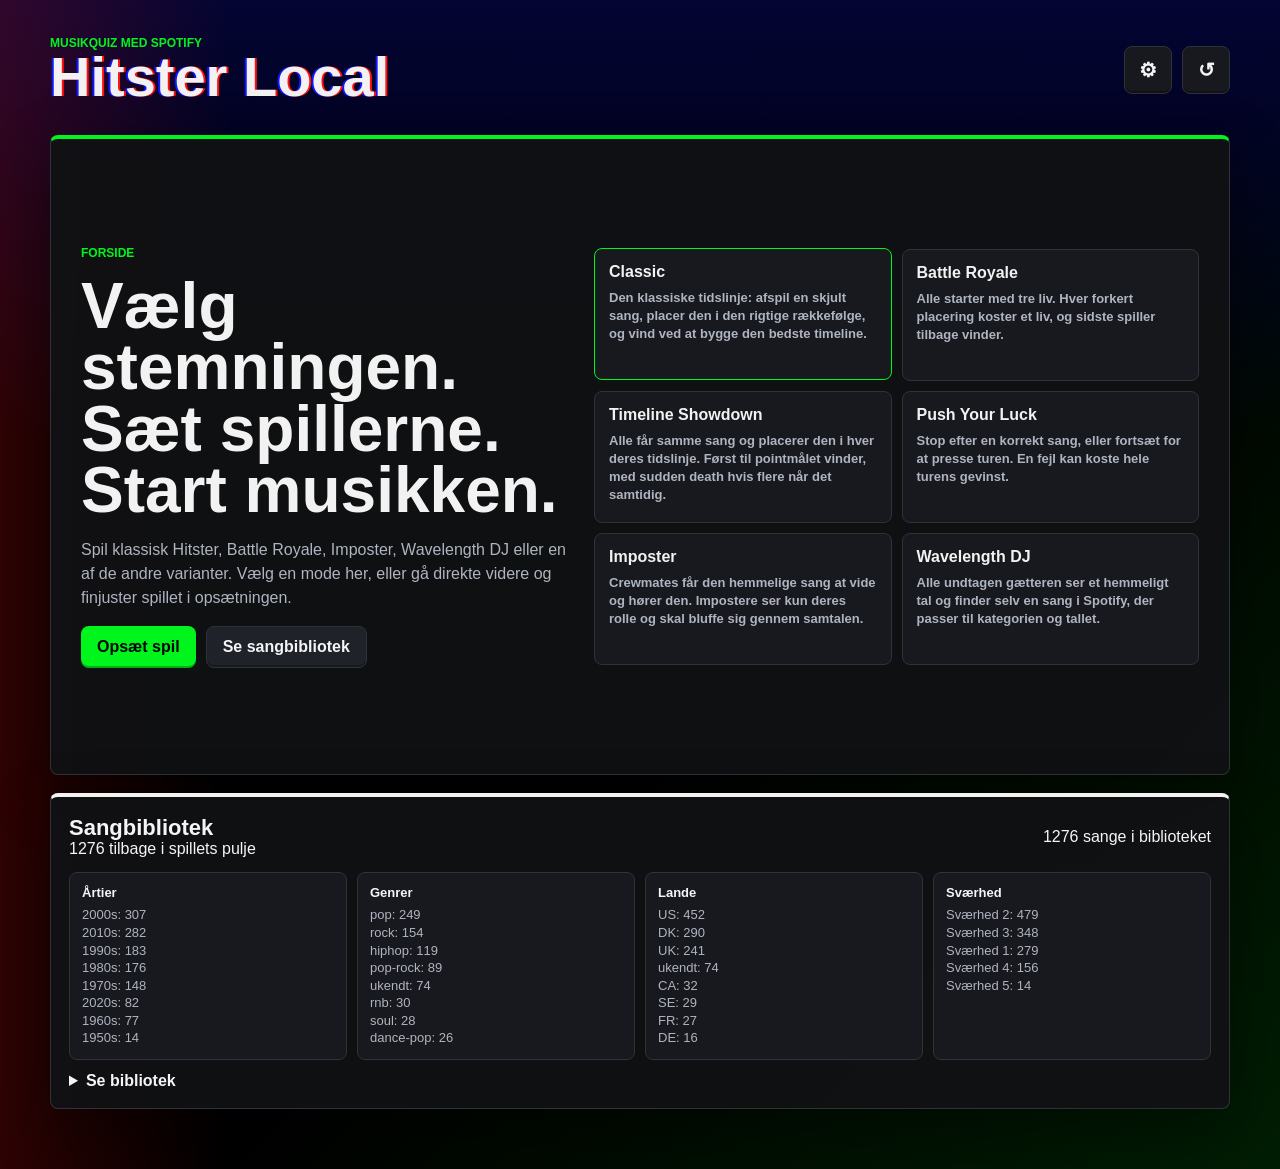
==== spotify-connect-test/index.html @ 9bead09b "Initial Hitster Local app" ====
<!doctype html>
<html lang="da">
  <head>
    <meta charset="utf-8" />
    <meta name="viewport" content="width=device-width, initial-scale=1" />
    <title>Hitster Local</title>
    <link rel="stylesheet" href="styles.css?v=layout-3" />
  </head>
  <body>
    <div class="app-shell">
      <header class="topbar">
        <div>
          <p class="eyebrow">Musikquiz med Spotify</p>
          <h1>Hitster Local</h1>
        </div>
        <div class="top-actions">
          <button class="icon-button" id="open-settings" type="button" title="Opsætning">⚙</button>
          <button class="icon-button" id="reset-game" type="button" title="Nyt spil">↺</button>
        </div>
      </header>

      <main>
        <section class="welcome-panel" id="welcome-panel">
          <div class="welcome-copy">
            <p class="eyebrow">Forside</p>
            <h2>Vælg stemningen. Sæt spillerne. Start musikken.</h2>
            <p>
              Spil klassisk Hitster, Battle Royale, Imposter, Wavelength DJ eller en af de andre varianter.
              Vælg en mode her, eller gå direkte videre og finjuster spillet i opsætningen.
            </p>
            <div class="welcome-actions">
              <button id="open-setup" type="button">Opsæt spil</button>
              <button id="jump-library" class="ghost" type="button">Se sangbibliotek</button>
            </div>
          </div>
          <div class="welcome-mode-grid" id="welcome-mode-grid"></div>
        </section>

        <section class="setup-panel" id="setup-panel">
          <div class="panel-heading">
            <div>
              <p class="eyebrow">Trin 1</p>
              <h2>Opsætning</h2>
            </div>
            <p id="auth-status">Ikke logget ind.</p>
          </div>

          <details class="setup-guide primary-guide">
            <summary>Guide til Spotify Client ID</summary>
            <div class="guide-content">
              <div class="guide-callout">
                <strong>Hitsters redirect URI</strong>
                <div class="copy-row">
                  <code>http://127.0.0.1:5187/callback</code>
                  <button id="copy-redirect" class="ghost" type="button">Kopier</button>
                </div>
              </div>

              <ol class="guide-steps">
                <li>Gå til <a href="https://developer.spotify.com/dashboard" target="_blank" rel="noopener noreferrer">Spotify Developer Dashboard</a> og log ind med din Spotify-konto.</li>
                <li>Vælg <strong>Create app</strong>. Kald den fx <strong>Hitster Local</strong>, og vælg <strong>Web API</strong>, hvis Spotify spørger om API.</li>
                <li>Indsæt redirect URI'en ovenfor under <strong>Redirect URIs</strong>. Brug <code>127.0.0.1</code>, ikke <code>localhost</code>.</li>
                <li>Gem appen, åbn dens oversigt eller settings, og kopier feltet <strong>Client ID</strong>.</li>
                <li>Sæt Client ID'et ind her i Hitster, tryk <strong>Gem ID</strong>, og derefter <strong>Log ind</strong>.</li>
              </ol>

              <p class="guide-note">
                Du skal ikke bruge Client Secret til denne lokale browser-login. Spotify Premium skal være aktivt på kontoen, der styrer afspilningen.
              </p>
            </div>
          </details>

          <div class="setup-grid">
            <label>
              <span>Spotify Client ID</span>
              <input id="client-id" autocomplete="off" spellcheck="false" placeholder="Indsæt Client ID" />
            </label>

            <label>
              <span>Gamemode</span>
              <select id="game-mode">
                <option value="classic">Classic</option>
                <option value="generations">Battle of the Generations</option>
                <option value="guilty">Guilty Pleasures</option>
                <option value="movies">Movies & TV Soundtracks</option>
                <option value="donDomingo">Don Domingo mode</option>
                <option value="wavelength">Wavelength DJ</option>
                <option value="battleRoyale">Battle Royale</option>
                <option value="sharedTimeline">Timeline Showdown</option>
                <option value="pushLuck">Push Your Luck</option>
                <option value="imposter">Imposter</option>
                <option value="puzzleRush">Puzzle Rush</option>
              </select>
            </label>

            <label>
              <span>Afspilningsenhed</span>
              <select id="device-select"></select>
            </label>

            <label>
              <span>Antal spillere</span>
              <select id="player-count">
                <option value="1">1 spiller</option>
                <option value="2">2 spillere</option>
                <option value="3">3 spillere</option>
                <option value="4">4 spillere</option>
                <option value="5">5 spillere</option>
                <option value="6">6 spillere</option>
                <option value="7">7 spillere</option>
                <option value="8">8 spillere</option>
                <option value="9">9 spillere</option>
                <option value="10">10 spillere</option>
                <option value="11">11 spillere</option>
                <option value="12">12 spillere</option>
              </select>
            </label>

            <label class="checkbox-label">
              <span>Spilregel</span>
              <input id="hitster-cards-mode" type="checkbox" />
              <strong>Hitster-kort</strong>
            </label>
          </div>

          <div class="player-name-grid" id="player-name-grid"></div>

          <div class="mode-panel" id="mode-panel">
            <div>
              <p class="eyebrow" id="mode-eyebrow">Gamemode</p>
              <h2 id="mode-title">Classic</h2>
              <p id="mode-description">Den almindelige Hitster-pulje fra biblioteket.</p>
            </div>
            <div class="generation-grid" id="generation-grid"></div>
          </div>

          <div class="setup-action-row">
            <div class="setup-toggles">
              <label class="toggle-row advanced-toggle">
                <input id="advanced-settings-toggle" type="checkbox" />
                <span>
                  <strong>Avancerede indstillinger</strong>
                  <small>Handicap, vinderkrav og sangfiltre</small>
                </span>
              </label>

              <label class="toggle-row">
                <input id="gamemaster-enabled" type="checkbox" />
                <span>
                  <strong>Gamemaster med</strong>
                  <small>Kan åbnes under spillet</small>
                </span>
              </label>
            </div>

            <div class="button-row setup-buttons">
              <button id="save-client" type="button">Gem ID</button>
              <button id="login" class="dark" type="button">Log ind</button>
              <button id="load-devices" class="dark" type="button">Hent enheder</button>
              <button id="start-game" type="button">Start spil</button>
            </div>
          </div>

          <div class="advanced-panel" id="advanced-panel">
            <div class="panel-heading compact-heading">
              <div>
                <h2>Spiller-handicap</h2>
                <p>Indstillingerne kan være forskellige for hver spiller.</p>
              </div>
            </div>

            <div class="advanced-player-grid" id="advanced-player-grid"></div>

            <div class="filter-panel">
              <div class="panel-heading compact-heading">
                <div>
                  <h2>Sangfiltre</h2>
                  <p>Fravælg genrer og årtier, som ikke skal være med i spillets pulje.</p>
                </div>
              </div>
              <div class="filter-columns">
                <div>
                  <strong>Udeluk genrer</strong>
                  <div class="filter-options" id="genre-exclusions"></div>
                </div>
                <div>
                  <strong>Udeluk årtier</strong>
                  <div class="filter-options" id="decade-exclusions"></div>
                </div>
              </div>
            </div>
          </div>

          <p class="tiny-note">
            Redirect URI i Spotify Developer skal være
            <code>http://127.0.0.1:5187/callback</code>.
          </p>
        </section>

        <section class="game-board">
          <div class="turn-panel">
            <div class="turn-header">
              <div>
                <p class="eyebrow">Aktuel tur</p>
                <h2 id="current-player">Start spillet</h2>
                <p id="turn-status">Start spillet, og afspil en skjult sang.</p>
              </div>
              <button id="gamemaster-toggle" class="gm-button" type="button" title="Gamemaster" aria-label="Gamemaster" aria-pressed="false">🧙</button>
            </div>

            <div class="gamemaster-panel" id="gamemaster-panel">
              <div class="gamemaster-grid" id="gamemaster-grid"></div>
            </div>

            <div class="song-actions" id="song-actions">
              <button id="play-track" class="action-button play" type="button" title="Afspil sang" aria-label="Afspil sang">
                <span class="action-icon icon-play" aria-hidden="true"></span>
                <span class="action-label">Afspil</span>
              </button>
              <button id="resume-track" class="action-button resume" type="button" title="Fortsæt sang" aria-label="Fortsæt sang">
                <span class="action-icon icon-resume" aria-hidden="true"></span>
                <span class="action-label">Fortsæt</span>
              </button>
              <button id="pause-track" class="action-button pause" type="button" title="Pause" aria-label="Pause">
                <span class="action-icon icon-pause" aria-hidden="true"></span>
                <span class="action-label">Pause</span>
              </button>
              <button id="reveal-track" class="action-button reveal" type="button" title="Afslør" aria-label="Afslør">
                <span class="action-icon icon-reveal" aria-hidden="true"></span>
                <span class="action-label">Afslør</span>
              </button>
              <button id="keep-card" class="action-button keep" type="button" title="Korrekt - behold" aria-label="Korrekt - behold">
                <span class="action-icon icon-keep" aria-hidden="true"></span>
                <span class="action-label">Behold</span>
              </button>
              <button id="discard-card" class="action-button discard" type="button" title="Forkert - kassér" aria-label="Forkert - kassér">
                <span class="action-icon icon-discard" aria-hidden="true"></span>
                <span class="action-label">Kassér</span>
              </button>
            </div>

            <div class="bonus-actions" id="bonus-actions">
              <button id="title-correct" class="ghost" type="button">Titel rigtig</button>
              <button id="artist-correct" class="ghost" type="button">Kunstner rigtig</button>
            </div>

            <div class="challenge-panel" id="challenge-panel">
              <div>
                <p class="eyebrow">Hitster-kort</p>
                <p id="challenge-status">Efter en placering kan en anden spiller udfordre.</p>
              </div>
              <div class="challenge-controls">
                <select id="challenger-select"></select>
                <button id="start-challenge" class="dark" type="button">Udfordr</button>
                <button id="cancel-challenge" class="ghost" type="button">Annuller</button>
              </div>
            </div>

            <div class="wavelength-panel" id="wavelength-panel"></div>
          </div>

          <div class="players-grid" id="players-grid"></div>
        </section>

        <section class="library-panel" id="library-panel">
          <div class="panel-heading">
            <div>
              <h2>Sangbibliotek</h2>
              <p><span id="songs-left">0</span> tilbage i spillets pulje</p>
            </div>
            <p><span id="library-total">0</span> sange i biblioteket</p>
          </div>
          <div class="library-stats" id="library-stats"></div>
          <details>
            <summary>Se bibliotek</summary>
            <div class="library-tools">
              <input id="library-search" placeholder="Søg fx dansk, rock, 90s, Medina eller 2012" />
              <select id="library-decade-filter">
                <option value="">Alle årtier</option>
              </select>
              <select id="library-country-filter">
                <option value="">Alle lande</option>
              </select>
              <select id="library-genre-filter">
                <option value="">Alle genrer</option>
              </select>
            </div>
            <p class="library-result-note" id="library-result-note"></p>
            <div class="library-list" id="library-list"></div>
          </details>
        </section>
      </main>
    </div>

    <div class="toast" id="toast" role="status" aria-live="polite"></div>

    <script src="song-library.js"></script>
    <script src="don-domingo-library.js"></script>
    <script src="imposter-library.js"></script>
    <script src="app.js"></script>
  </body>
</html>
---- spotify-connect-test/styles.css ----
:root {
  color-scheme: dark;
  --bg: #000000;
  --surface: #101114;
  --surface-2: #17191e;
  --surface-3: #202229;
  --ink: #f4f5f7;
  --muted: #aeb4c0;
  --line: #30323a;
  --white: #f2f2f2;
  --green: #00f51d;
  --green-dark: #00b815;
  --dark: #08090b;
  --amber: #f3c623;
  --red: #ff1111;
  --blue: #1017ff;
  --blue-soft: #3b54ff;
  --shadow: 0 22px 60px rgba(0, 0, 0, 0.38);
  font-family: Inter, Arial, Helvetica, sans-serif;
}

* {
  box-sizing: border-box;
}

body {
  margin: 0;
  min-height: 100vh;
  background:
    linear-gradient(90deg, rgba(255, 17, 17, 0.18), transparent 18%),
    linear-gradient(180deg, rgba(16, 23, 255, 0.2), transparent 38%),
    linear-gradient(135deg, transparent 55%, rgba(0, 245, 29, 0.12)),
    var(--bg);
  color: var(--ink);
}

button,
input,
select,
textarea {
  font: inherit;
}

button {
  min-height: 42px;
  border: 0;
  border-radius: 8px;
  padding: 0 16px;
  background: var(--green);
  color: #020402;
  cursor: pointer;
  font-weight: 750;
  box-shadow: inset 0 -2px 0 rgba(0, 0, 0, 0.28);
}

button:hover {
  filter: brightness(0.96);
}

button:disabled {
  cursor: not-allowed;
  opacity: 0.48;
}

button.dark {
  background: var(--surface-3);
  color: var(--ink);
}

button.warn {
  background: var(--amber);
  color: #181200;
}

button.danger {
  background: var(--red);
  color: #fff;
}

button.ghost {
  background: var(--surface-3);
  color: var(--ink);
  border: 1px solid var(--line);
}

.icon-button {
  width: 48px;
  height: 48px;
  padding: 0;
  background: var(--surface-2);
  color: var(--ink);
  border: 1px solid var(--line);
  font-size: 20px;
}

.app-shell {
  width: min(1180px, calc(100vw - 28px));
  margin: 0 auto;
  padding: 22px 0 44px;
}

.topbar,
.panel-heading,
.player-header {
  display: flex;
  align-items: center;
  justify-content: space-between;
  gap: 18px;
}

.topbar {
  margin-bottom: 18px;
  padding: 14px 0;
}

.top-actions,
.button-row {
  display: flex;
  flex-wrap: wrap;
  gap: 10px;
}

.song-actions {
  display: grid;
  grid-template-columns: repeat(6, minmax(82px, 118px));
  gap: clamp(12px, 2vw, 26px);
  width: 100%;
  justify-self: stretch;
  justify-content: center;
  justify-items: stretch;
}

.action-button {
  min-height: 86px;
  aspect-ratio: 1 / 1;
  display: grid;
  place-items: center;
  align-content: center;
  gap: 7px;
  padding: 8px;
  border: 1px solid rgba(255, 255, 255, 0.14);
  border-radius: 8px;
  color: #fff;
}

.action-icon {
  position: relative;
  display: grid;
  place-items: center;
  width: 42px;
  height: 42px;
  color: currentColor;
}

.action-icon::before,
.action-icon::after {
  content: "";
  position: absolute;
  display: block;
}

.icon-play::before,
.icon-resume::before {
  left: 13px;
  top: 9px;
  width: 0;
  height: 0;
  border-top: 12px solid transparent;
  border-bottom: 12px solid transparent;
  border-left: 18px solid currentColor;
}

.icon-resume::after {
  right: 7px;
  top: 10px;
  width: 4px;
  height: 22px;
  border-radius: 4px;
  background: currentColor;
}

.icon-pause::before,
.icon-pause::after {
  top: 9px;
  width: 8px;
  height: 24px;
  border-radius: 4px;
  background: currentColor;
}

.icon-pause::before {
  left: 11px;
}

.icon-pause::after {
  right: 11px;
}

.icon-reveal::before {
  left: 5px;
  top: 13px;
  width: 32px;
  height: 16px;
  border: 4px solid currentColor;
  border-radius: 50%;
}

.icon-reveal::after {
  left: 17px;
  top: 17px;
  width: 8px;
  height: 8px;
  border-radius: 50%;
  background: currentColor;
}

.icon-keep::before {
  left: 10px;
  top: 18px;
  width: 23px;
  height: 13px;
  border-left: 6px solid currentColor;
  border-bottom: 6px solid currentColor;
  transform: rotate(-45deg);
  border-radius: 2px;
}

.icon-discard::before,
.icon-discard::after {
  left: 8px;
  top: 18px;
  width: 27px;
  height: 6px;
  border-radius: 5px;
  background: currentColor;
}

.icon-discard::before {
  transform: rotate(45deg);
}

.icon-discard::after {
  transform: rotate(-45deg);
}

.action-label {
  max-width: 100%;
  font-size: 12px;
  font-weight: 900;
  line-height: 1.05;
  overflow-wrap: anywhere;
  text-align: center;
}

.action-button.play,
.action-button.keep {
  background: linear-gradient(180deg, var(--green), var(--green-dark));
  color: #001f05;
}

.action-button.resume {
  background: linear-gradient(180deg, var(--blue-soft), var(--blue));
}

.action-button.pause {
  background: linear-gradient(180deg, #f1f1f1, #bfc3cc);
  color: #050609;
}

.action-button.reveal {
  background: linear-gradient(180deg, #2b31ff, var(--blue));
}

.action-button.discard {
  background: linear-gradient(180deg, #ff3b3b, var(--red));
}

h1,
h2,
p {
  margin: 0;
}

h1 {
  font-size: clamp(32px, 5vw, 56px);
  line-height: 0.95;
  color: var(--white);
  text-shadow: 2px 0 0 var(--red), -2px 0 0 var(--blue);
}

h2 {
  font-size: 22px;
  line-height: 1.15;
}

.eyebrow {
  color: var(--green);
  font-size: 12px;
  font-weight: 850;
  letter-spacing: 0;
  text-transform: uppercase;
}

.welcome-panel,
.setup-panel,
.turn-panel,
.player-panel,
.library-panel {
  background: rgba(16, 17, 20, 0.94);
  border: 1px solid var(--line);
  border-radius: 8px;
  box-shadow: var(--shadow);
}

.turn-panel {
  border-top: 4px solid var(--blue-soft);
}

.library-panel {
  border-top: 4px solid var(--white);
}

.welcome-panel {
  display: grid;
  grid-template-columns: minmax(280px, 0.9fr) minmax(320px, 1.1fr);
  gap: 18px;
  align-items: stretch;
  min-height: min(640px, calc(100vh - 138px));
  margin-bottom: 18px;
  padding: clamp(18px, 3vw, 30px);
  border-top: 4px solid var(--green);
  animation: panelIn 260ms ease both;
}

.welcome-copy {
  display: grid;
  align-content: center;
  gap: 16px;
}

.welcome-copy h2 {
  max-width: 660px;
  font-size: clamp(34px, 5vw, 64px);
  line-height: 0.96;
  color: var(--white);
}

.welcome-copy p:not(.eyebrow) {
  max-width: 620px;
  color: var(--muted);
  font-size: 16px;
  line-height: 1.5;
}

.welcome-actions {
  display: flex;
  flex-wrap: wrap;
  gap: 10px;
}

.welcome-mode-grid {
  display: grid;
  grid-template-columns: repeat(2, minmax(0, 1fr));
  gap: 10px;
  align-content: center;
}

.welcome-mode-card {
  min-height: 132px;
  display: grid;
  align-content: start;
  gap: 8px;
  padding: 14px;
  border: 1px solid var(--line);
  border-radius: 8px;
  background: var(--surface-2);
  color: var(--ink);
  text-align: left;
  box-shadow: none;
}

.welcome-mode-card:hover,
.welcome-mode-card.active {
  border-color: var(--green);
  transform: translateY(-1px);
}

.welcome-mode-card strong {
  color: var(--white);
  font-size: 16px;
  line-height: 1.15;
}

.welcome-mode-card span {
  color: var(--muted);
  font-size: 13px;
  line-height: 1.38;
}

.setup-panel {
  border-top: 4px solid var(--red);
}

.setup-panel,
.library-panel {
  padding: 18px;
  margin-bottom: 16px;
}

.setup-panel.collapsed {
  display: none;
}

.setup-panel,
.game-board,
.library-panel {
  animation: panelIn 240ms ease both;
}

@keyframes panelIn {
  from {
    opacity: 0;
    transform: translateY(12px);
  }
  to {
    opacity: 1;
    transform: translateY(0);
  }
}

.setup-grid {
  display: grid;
  grid-template-columns: repeat(auto-fit, minmax(180px, 1fr));
  gap: 12px;
  margin: 16px 0;
}

.checkbox-label input {
  width: auto;
  min-height: auto;
  margin-right: 8px;
}

.checkbox-label strong {
  font-size: 15px;
  color: var(--ink);
}

.checkbox-label.disabled {
  opacity: 0.48;
}

.checkbox-label.disabled,
.checkbox-label.disabled input {
  cursor: not-allowed;
}

.player-name-grid {
  display: grid;
  grid-template-columns: repeat(auto-fit, minmax(160px, 1fr));
  gap: 12px;
  margin: 0 0 16px;
}

.mode-panel {
  display: none;
  gap: 12px;
  margin: 0 0 18px;
  padding: 14px;
  border: 1px solid var(--line);
  border-radius: 8px;
  background: rgba(23, 25, 30, 0.78);
}

.mode-panel.active {
  display: grid;
}

.mode-panel h2 {
  font-size: 18px;
}

.mode-panel p:not(.eyebrow) {
  margin-top: 4px;
  color: var(--muted);
  font-size: 14px;
  line-height: 1.45;
}

.generation-grid {
  display: grid;
  grid-template-columns: repeat(auto-fit, minmax(170px, 1fr));
  gap: 10px;
}

.generation-row {
  display: grid;
  gap: 7px;
  padding: 12px;
  border: 1px solid var(--line);
  border-radius: 8px;
  background: var(--surface-2);
}

.generation-row strong {
  color: var(--white);
  font-size: 14px;
}

.mode-rule-card {
  grid-column: 1 / -1;
  padding: 12px;
  border: 1px solid var(--line);
  border-radius: 8px;
  background: var(--surface-2);
}

.mode-rule-card strong {
  color: var(--white);
  font-size: 14px;
}

.mode-rule-card p {
  margin-top: 5px;
  color: var(--muted);
  font-size: 13px;
  line-height: 1.4;
}

.shared-timeline-settings,
.push-luck-settings,
.imposter-settings {
  display: grid;
  grid-template-columns: minmax(220px, 1fr) minmax(140px, 180px);
  gap: 12px;
  align-items: end;
}

.wavelength-settings {
  grid-column: 1 / -1;
  display: grid;
  grid-template-columns: minmax(220px, 1fr) minmax(140px, 180px);
  gap: 12px;
  align-items: end;
}

.wavelength-win-setting {
  display: grid;
  gap: 7px;
}

.wavelength-category-editor {
  grid-column: 1 / -1;
  display: grid;
  gap: 12px;
  padding: 12px;
  border: 1px solid var(--line);
  border-radius: 8px;
  background: var(--surface-2);
}

.wavelength-category-editor strong {
  color: var(--white);
  font-size: 14px;
}

.wavelength-category-editor textarea {
  min-height: 210px;
  line-height: 1.45;
}

.manual-category-field {
  display: grid;
  gap: 7px;
  margin-top: 12px;
  max-width: 520px;
}

.setup-action-row {
  display: flex;
  align-items: center;
  justify-content: space-between;
  gap: 12px;
  margin-bottom: 14px;
}

.primary-guide {
  margin: 14px 0 4px;
  padding: 0;
  border: 1px solid var(--line);
  border-radius: 8px;
  background: var(--surface-2);
}

.primary-guide summary {
  min-height: 46px;
  display: flex;
  align-items: center;
  padding: 0 13px;
}

.primary-guide .guide-content {
  padding: 0 13px 13px;
}

.setup-toggles,
.setup-buttons {
  display: flex;
  flex-wrap: wrap;
  gap: 10px;
}

.setup-buttons {
  justify-content: flex-end;
  margin-left: auto;
}

.toggle-row {
  display: flex;
  align-items: center;
  gap: 10px;
  width: fit-content;
  max-width: 100%;
  padding: 10px 12px;
  border: 1px solid var(--line);
  border-radius: 8px;
  background: var(--surface-2);
}

.toggle-row input {
  width: auto;
  min-height: auto;
  accent-color: var(--green);
}

.toggle-row span {
  display: grid;
  gap: 2px;
}

.toggle-row strong {
  color: var(--ink);
  font-size: 14px;
}

.toggle-row small {
  color: var(--muted);
  font-size: 12px;
  line-height: 1.25;
}

.advanced-toggle {
  margin-bottom: 0;
}

.advanced-panel,
.gamemaster-panel {
  display: none;
  gap: 14px;
  width: 100%;
  padding: 14px;
  border: 1px solid var(--line);
  border-radius: 8px;
  background: rgba(23, 25, 30, 0.78);
}

.advanced-panel.active,
.gamemaster-panel.active {
  display: grid;
}

.compact-heading {
  align-items: flex-start;
}

.compact-heading h2 {
  font-size: 18px;
}

.compact-heading p {
  margin-top: 4px;
  color: var(--muted);
  font-size: 13px;
  line-height: 1.35;
}

.advanced-player-grid,
.gamemaster-grid {
  display: grid;
  gap: 10px;
}

.advanced-player-row,
.gamemaster-row {
  display: grid;
  grid-template-columns: minmax(130px, 1fr) minmax(110px, 150px) minmax(110px, 150px) minmax(105px, auto);
  gap: 10px;
  align-items: end;
  padding: 12px;
  border: 1px solid var(--line);
  border-radius: 8px;
  background: var(--surface-2);
}

.gamemaster-row {
  grid-template-columns: minmax(130px, 1fr) minmax(96px, 130px) minmax(110px, 150px) minmax(110px, 150px);
}

.wavelength-gamemaster-round {
  grid-template-columns: minmax(130px, 0.8fr) minmax(96px, 130px) minmax(96px, 130px) minmax(220px, 1.4fr);
}

.wavelength-gamemaster-player {
  grid-template-columns: minmax(130px, 1fr) minmax(96px, 130px) minmax(120px, auto);
}

.battle-royale-gamemaster-player {
  grid-template-columns: minmax(130px, 1fr) minmax(96px, 130px) minmax(96px, 130px);
}

.shared-timeline-gamemaster-round,
.shared-timeline-gamemaster-player {
  grid-template-columns: minmax(130px, 1fr) minmax(96px, 130px);
}

.push-luck-gamemaster-round {
  grid-template-columns: minmax(130px, 1fr) minmax(96px, 130px) minmax(96px, 130px);
}

.advanced-player-row h3,
.gamemaster-row h3 {
  margin: 0;
  color: var(--white);
  font-size: 16px;
  line-height: 1.15;
}

.advanced-player-row p,
.gamemaster-row p {
  margin-top: 4px;
  color: var(--muted);
  font-size: 12px;
}

.inline-check {
  min-height: 42px;
  display: flex;
  align-items: center;
  gap: 8px;
  padding: 0 10px;
  border: 1px solid var(--line);
  border-radius: 8px;
  background: #050609;
}

.inline-check input {
  width: auto;
  min-height: auto;
  accent-color: var(--green);
}

.inline-check span {
  margin: 0;
  color: var(--ink);
}

.filter-panel {
  display: grid;
  gap: 12px;
  padding-top: 12px;
  border-top: 1px solid var(--line);
}

.filter-columns {
  display: grid;
  grid-template-columns: repeat(2, minmax(220px, 1fr));
  gap: 14px;
}

.filter-columns strong {
  display: block;
  margin-bottom: 8px;
  color: var(--white);
  font-size: 14px;
}

.filter-options {
  display: grid;
  gap: 8px;
  align-content: start;
}

.filter-group {
  border: 1px solid var(--line);
  border-radius: 8px;
  background: #050609;
  overflow: hidden;
}

.filter-group summary {
  display: flex;
  align-items: center;
  gap: 9px;
  min-height: 40px;
  padding: 0 11px;
  list-style: none;
}

.filter-group summary::-webkit-details-marker {
  display: none;
}

.filter-group summary::after {
  content: "+";
  margin-left: auto;
  color: var(--green);
  font-weight: 900;
}

.filter-group[open] summary::after {
  content: "-";
}

.filter-group summary input {
  width: auto;
  min-height: auto;
  accent-color: var(--red);
}

.filter-group summary span {
  margin: 0;
  color: var(--white);
}

.filter-group small {
  color: var(--muted);
  font-size: 12px;
}

.filter-suboptions {
  display: flex;
  flex-wrap: wrap;
  gap: 8px;
  padding: 0 10px 10px;
}

.filter-chip {
  display: inline-flex;
  align-items: center;
  gap: 7px;
  min-height: 34px;
  padding: 7px 10px;
  border: 1px solid var(--line);
  border-radius: 8px;
  background: #050609;
  color: var(--ink);
  font-size: 13px;
  font-weight: 750;
}

.filter-chip input {
  width: auto;
  min-height: auto;
  accent-color: var(--red);
}

label span {
  display: block;
  margin-bottom: 7px;
  color: var(--muted);
  font-size: 13px;
  font-weight: 700;
}

input,
select,
textarea {
  width: 100%;
  min-height: 42px;
  border: 1px solid var(--line);
  border-radius: 8px;
  padding: 0 12px;
  background: #050609;
  color: var(--ink);
}

textarea {
  min-height: 132px;
  padding: 12px;
  resize: vertical;
}

code {
  padding: 2px 5px;
  border-radius: 5px;
  background: var(--surface-3);
}

.tiny-note {
  margin-top: 12px;
  color: var(--muted);
  font-size: 13px;
}

.setup-guide {
  margin-top: 14px;
  padding-top: 12px;
  border-top: 1px solid var(--line);
}

.guide-content {
  display: grid;
  gap: 12px;
  margin-top: 12px;
}

.guide-callout {
  display: grid;
  gap: 8px;
  padding: 12px;
  border: 1px solid var(--line);
  border-radius: 8px;
  background: var(--surface-2);
}

.guide-callout strong,
.guide-steps strong {
  color: var(--white);
}

.copy-row {
  display: flex;
  flex-wrap: wrap;
  gap: 10px;
  align-items: center;
}

.copy-row code {
  flex: 1 1 260px;
  min-height: 42px;
  display: inline-flex;
  align-items: center;
  overflow-wrap: anywhere;
}

.guide-steps {
  display: grid;
  gap: 10px;
  margin: 0;
  padding-left: 22px;
  color: var(--muted);
  line-height: 1.42;
}

.guide-steps li::marker {
  color: var(--green);
  font-weight: 900;
}

.guide-steps a {
  color: var(--green);
  font-weight: 800;
}

.guide-note {
  color: var(--muted);
  font-size: 13px;
  line-height: 1.45;
}

.game-board {
  display: grid;
  gap: 16px;
  margin-bottom: 22px;
}

.turn-panel {
  padding: 18px;
  display: grid;
  gap: 16px;
  align-items: stretch;
  justify-content: stretch;
  justify-items: stretch;
}

.turn-panel > * {
  width: 100%;
}

.turn-header {
  display: flex;
  align-items: flex-start;
  justify-content: space-between;
  gap: 14px;
}

.gm-button {
  width: 48px;
  min-width: 48px;
  height: 48px;
  min-height: 48px;
  display: grid;
  place-items: center;
  justify-self: end;
  padding: 0;
  border: 1px solid var(--line);
  border-radius: 8px;
  background: var(--surface-2);
  color: var(--ink);
  font-size: 24px;
  line-height: 1;
}

.gm-button.active {
  border-color: var(--green);
  box-shadow: 0 0 0 3px rgba(0, 245, 29, 0.18);
}

.gm-button.hidden {
  display: none;
}

.hidden {
  display: none !important;
}

#turn-status {
  margin-top: 6px;
  color: var(--muted);
}

.bonus-actions,
.challenge-panel {
  display: none;
}

.bonus-actions.active {
  display: grid;
  grid-template-columns: repeat(2, minmax(148px, 180px));
  gap: 10px;
  width: 100%;
  justify-self: stretch;
  justify-content: center;
}

.bonus-actions.active.soundtrack-bonus {
  grid-template-columns: minmax(180px, 260px);
}

.bonus-actions button.hidden {
  display: none;
}

.bonus-actions button.active {
  background: var(--green);
  color: #001f05;
  border-color: transparent;
}

.bonus-actions button::before {
  content: "✓";
  margin-right: 8px;
}

.bonus-actions button:not(.active)::before {
  content: "+";
  color: #fff;
}

.challenge-panel.active {
  display: flex;
  align-items: center;
  justify-content: space-between;
  gap: 14px;
  width: 100%;
  justify-self: stretch;
  padding-top: 12px;
  border-top: 1px solid var(--line);
}

.challenge-controls {
  display: flex;
  flex: 1;
  flex-wrap: wrap;
  gap: 10px;
  justify-content: flex-end;
  margin-left: auto;
}

.challenge-controls select {
  flex: 1 1 180px;
  min-width: 180px;
  max-width: 280px;
}

.wavelength-panel {
  display: none;
  width: 100%;
  gap: 14px;
}

.wavelength-panel.active {
  display: grid;
}

.wavelength-top {
  display: grid;
  grid-template-columns: minmax(220px, 1fr) minmax(170px, 220px);
  gap: 14px;
  align-items: stretch;
  width: 100%;
}

.wavelength-top h2 {
  margin-top: 4px;
  font-size: clamp(22px, 3vw, 34px);
}

.wavelength-top p,
.wavelength-rules,
.wavelength-score-note {
  color: var(--muted);
  font-size: 13px;
  line-height: 1.35;
}

.target-box {
  display: grid;
  place-items: center;
  gap: 8px;
  padding: 14px;
  border: 1px solid var(--line);
  border-radius: 8px;
  background: var(--surface-2);
  text-align: center;
}

.target-box.visible {
  border-color: var(--green);
  box-shadow: 0 0 0 3px rgba(0, 245, 29, 0.16);
}

.target-box span {
  color: var(--muted);
  font-size: 12px;
  font-weight: 800;
  text-transform: uppercase;
}

.target-box strong {
  color: var(--green);
  font-size: 54px;
  line-height: 0.95;
}

.target-box button {
  min-height: 34px;
  padding: 0 12px;
}

.wavelength-rules,
.wavelength-final,
.wavelength-slider-row {
  padding: 12px;
  border: 1px solid var(--line);
  border-radius: 8px;
  background: var(--surface-2);
}

.wavelength-sliders {
  display: grid;
  gap: 10px;
}

.wavelength-slider-row {
  display: grid;
  grid-template-columns: minmax(160px, 0.8fr) minmax(160px, 1fr) 42px;
  gap: 12px;
  align-items: center;
}

.wavelength-slider-row small {
  display: block;
  margin-top: 3px;
  color: var(--muted);
  font-size: 12px;
}

.wavelength-slider-row input[type="range"] {
  width: 100%;
}

.wavelength-slider-row output {
  min-width: 42px;
  padding: 7px 9px;
  border-radius: 8px;
  background: var(--surface-3);
  color: var(--white);
  text-align: center;
  font-weight: 900;
}

.wavelength-final {
  display: grid;
  gap: 12px;
}

.wavelength-final .wavelength-slider-row {
  padding: 0;
  border: 0;
  background: transparent;
}

.imposter-top .target-box small {
  color: var(--muted);
  font-size: 12px;
}

.imposter-name-grid {
  display: grid;
  grid-template-columns: repeat(auto-fit, minmax(160px, 1fr));
  gap: 10px;
}

.imposter-name-grid button {
  min-height: 76px;
  display: grid;
  gap: 4px;
  align-content: center;
  text-align: left;
}

.imposter-name-grid button span {
  color: currentColor;
  font-size: 12px;
  opacity: 0.78;
}

.imposter-reveal-card,
.imposter-solution,
.imposter-player-body {
  padding: 14px;
  border: 1px solid var(--line);
  border-radius: 8px;
  background: var(--surface-2);
}

.imposter-reveal-card {
  display: grid;
  gap: 12px;
  text-align: center;
}

.imposter-reveal-card h2 {
  font-size: clamp(28px, 4vw, 44px);
}

.imposter-reveal-card p {
  max-width: 620px;
  margin: 0 auto;
  color: var(--muted);
  line-height: 1.4;
}

.imposter-reveal-card.is-imposter {
  border-color: rgba(255, 17, 17, 0.6);
  box-shadow: 0 0 0 3px rgba(255, 17, 17, 0.13);
}

.imposter-reveal-card.is-crewmate {
  border-color: rgba(0, 245, 29, 0.54);
  box-shadow: 0 0 0 3px rgba(0, 245, 29, 0.12);
}

.imposter-song-card {
  display: grid;
  gap: 5px;
  padding: 12px;
  border: 1px solid var(--line);
  border-radius: 8px;
  background: var(--surface-3);
}

.imposter-song-card strong {
  color: var(--white);
  font-size: 20px;
}

.imposter-song-card span {
  color: var(--muted);
  font-size: 13px;
}

.imposter-solution {
  display: grid;
  gap: 10px;
}

.imposter-player {
  min-height: 170px;
}

.imposter-player.seen::before {
  background: linear-gradient(90deg, var(--green), var(--blue-soft));
}

.imposter-player-body {
  margin-top: 16px;
  color: var(--muted);
  font-size: 13px;
  line-height: 1.35;
}

.players-grid {
  display: grid;
  grid-template-columns: repeat(auto-fit, minmax(260px, 1fr));
  gap: 16px;
  align-items: start;
}

.player-panel {
  padding: 16px;
  min-height: 420px;
  position: relative;
  overflow: hidden;
}

.player-panel::before {
  content: "";
  position: absolute;
  inset: 0 0 auto;
  height: 4px;
  background: var(--red);
}

.player-panel:nth-child(2n)::before {
  background: var(--blue-soft);
}

.player-panel:nth-child(3n)::before {
  background: var(--green);
}

.player-panel:nth-child(4n)::before {
  background: var(--white);
}

.player-panel.active {
  border-color: var(--green);
  box-shadow: 0 0 0 3px rgba(0, 245, 29, 0.2), var(--shadow);
}

.player-panel.eliminated {
  opacity: 0.58;
}

.player-panel.eliminated::before {
  background: var(--line);
}

.player-era {
  margin-top: 4px;
  color: var(--muted);
  font-size: 12px;
  font-weight: 750;
}

.player-header strong {
  min-width: 64px;
  padding: 8px 10px;
  border-radius: 8px;
  background: var(--surface-3);
  color: var(--white);
  text-align: center;
}

.player-meta {
  display: flex;
  align-items: center;
  gap: 8px;
}

.hitster-count {
  min-width: 58px;
  display: inline-flex;
  align-items: center;
  justify-content: center;
  gap: 7px;
  padding: 8px 9px;
  border-radius: 8px;
  background: linear-gradient(135deg, var(--blue), var(--red));
  color: #fff;
  text-align: center;
  font-weight: 900;
}

.life-count {
  min-width: 62px;
  padding: 8px 10px;
  border-radius: 8px;
  background: rgba(255, 17, 17, 0.16);
  border: 1px solid rgba(255, 17, 17, 0.48);
  color: var(--white);
  text-align: center;
  font-weight: 900;
}

.card-stack {
  position: relative;
  width: 18px;
  height: 22px;
  border-radius: 4px;
  background: var(--white);
  box-shadow: -4px 3px 0 rgba(255, 255, 255, 0.58);
}

.card-stack::after {
  content: "";
  position: absolute;
  inset: 4px;
  border-radius: 2px;
  background: var(--red);
}

.timeline {
  display: flex;
  flex-direction: column;
  gap: 0;
  margin-top: 16px;
}

.song-card {
  min-height: 86px;
  display: grid;
  align-content: space-between;
  gap: 8px;
  padding: 12px 14px;
  border-radius: 8px;
  background: linear-gradient(180deg, var(--surface-3), var(--surface-2));
  border: 1px solid var(--line);
}

.song-card.pending {
  border: 2px dashed var(--blue);
  background: rgba(16, 23, 255, 0.18);
}

.song-card.pending.correct {
  border-color: var(--green);
  background: rgba(0, 245, 29, 0.15);
}

.song-card.pending.wrong {
  border-color: var(--red);
  background: rgba(255, 17, 17, 0.15);
}

.song-card.challenge {
  border: 2px dashed var(--amber);
  background: rgba(243, 198, 35, 0.13);
}

.song-card.challenge.correct {
  border-color: var(--green);
  background: rgba(0, 245, 29, 0.15);
}

.song-card.challenge.wrong {
  border-color: var(--red);
  background: rgba(255, 17, 17, 0.15);
}

.song-year {
  font-size: 24px;
  font-weight: 900;
  color: var(--green);
}

.song-title {
  font-size: 14px;
  font-weight: 800;
  line-height: 1.18;
}

.song-artist {
  color: var(--muted);
  font-size: 12px;
  line-height: 1.2;
}

.song-context {
  margin-top: 3px;
  color: var(--amber);
  font-size: 12px;
  font-weight: 750;
  line-height: 1.2;
}

.slot-button {
  position: relative;
  min-height: 34px;
  margin: 4px 0;
  padding: 0;
  border: 1px dashed transparent;
  border-radius: 8px;
  background: transparent;
  color: var(--blue);
}

.slot-button::before {
  content: "";
  position: absolute;
  left: 18px;
  right: 18px;
  top: 50%;
  border-top: 2px dashed #454957;
}

.slot-button::after {
  content: "+";
  position: relative;
  z-index: 1;
  display: inline-grid;
  place-items: center;
  width: 28px;
  height: 28px;
  border-radius: 50%;
  background: var(--surface);
  border: 2px solid var(--blue);
  color: var(--white);
  font-size: 20px;
  line-height: 1;
}

.slot-button:hover,
.slot-button.selected {
  border-color: rgba(59, 84, 255, 0.55);
  background: rgba(59, 84, 255, 0.16);
}

.slot-button.selected::after {
  content: "+";
  background: var(--blue);
  color: #fff;
}

.slot-button.challenge-slot {
  color: var(--amber);
}

.slot-button.challenge-slot::after {
  border-color: var(--amber);
  color: var(--amber);
}

.slot-button.challenge-slot.selected::after {
  background: var(--amber);
  color: #fff;
}

details {
  margin-top: 12px;
}

summary {
  cursor: pointer;
  font-weight: 800;
}

details textarea {
  margin-top: 12px;
}

.library-stats {
  display: grid;
  grid-template-columns: repeat(auto-fit, minmax(180px, 1fr));
  gap: 10px;
  margin: 14px 0 8px;
}

.library-stat {
  padding: 12px;
  border: 1px solid var(--line);
  border-radius: 8px;
  background: var(--surface-2);
}

.library-stat strong {
  display: block;
  margin-bottom: 6px;
  font-size: 13px;
}

.library-stat p {
  color: var(--muted);
  font-size: 13px;
  line-height: 1.35;
}

.library-tools {
  display: grid;
  grid-template-columns: minmax(240px, 1fr) repeat(3, minmax(130px, 170px));
  gap: 10px;
  margin: 12px 0;
}

.library-result-note {
  margin: 0 0 10px;
  color: var(--muted);
  font-size: 13px;
}

.library-list {
  display: grid;
  gap: 8px;
  max-height: 560px;
  overflow: auto;
  padding-right: 4px;
}

.library-row {
  display: grid;
  grid-template-columns: 58px minmax(170px, 1fr) minmax(120px, 0.55fr);
  gap: 10px;
  align-items: center;
  padding: 10px 12px;
  border: 1px solid var(--line);
  border-radius: 8px;
  background: var(--surface-2);
}

.library-row strong {
  font-size: 14px;
}

.library-row span,
.library-row small {
  color: var(--muted);
  font-size: 12px;
}

.toast {
  position: fixed;
  right: 18px;
  bottom: 18px;
  max-width: min(420px, calc(100vw - 36px));
  padding: 13px 15px;
  border-radius: 8px;
  background: var(--surface-3);
  border: 1px solid var(--line);
  color: #fff;
  box-shadow: var(--shadow);
  opacity: 0;
  transform: translateY(8px);
  pointer-events: none;
  transition: opacity 160ms ease, transform 160ms ease;
}

.toast.show {
  opacity: 1;
  transform: translateY(0);
}

@media (max-width: 820px) {
  .topbar,
  .panel-heading,
  .player-header,
  .challenge-panel.active {
    align-items: flex-start;
    flex-direction: column;
  }

  .welcome-panel,
  .welcome-mode-grid {
    grid-template-columns: 1fr;
  }

  .welcome-panel {
    min-height: auto;
  }

  .setup-grid,
  .advanced-player-row,
  .gamemaster-row,
  .filter-columns,
  .wavelength-settings,
  .imposter-settings,
  .wavelength-top,
  .wavelength-slider-row,
  .imposter-name-grid,
  .players-grid,
  .library-tools,
  .library-row {
    grid-template-columns: 1fr;
  }

  .top-actions {
    width: 100%;
  }

  .setup-action-row,
  .turn-header {
    align-items: stretch;
    flex-direction: column;
  }

  .setup-buttons {
    justify-content: flex-start;
    margin-left: 0;
  }

  .gm-button {
    align-self: flex-end;
    width: 48px;
  }

  .song-actions {
    grid-template-columns: repeat(3, minmax(74px, 118px));
  }

  .turn-panel {
    align-items: stretch;
    justify-content: stretch;
  }

  .bonus-actions.active {
    grid-template-columns: repeat(2, minmax(140px, 180px));
  }

  .challenge-panel.active {
    align-items: stretch;
  }

  .challenge-controls {
    width: 100%;
    margin-left: 0;
    justify-content: flex-start;
  }

  .challenge-controls select {
    max-width: none;
  }
}

@media (max-width: 520px) {
  .song-actions {
    grid-template-columns: repeat(2, minmax(74px, 118px));
  }

  .bonus-actions.active {
    grid-template-columns: 1fr;
  }

  .action-button {
    min-height: 78px;
  }
}
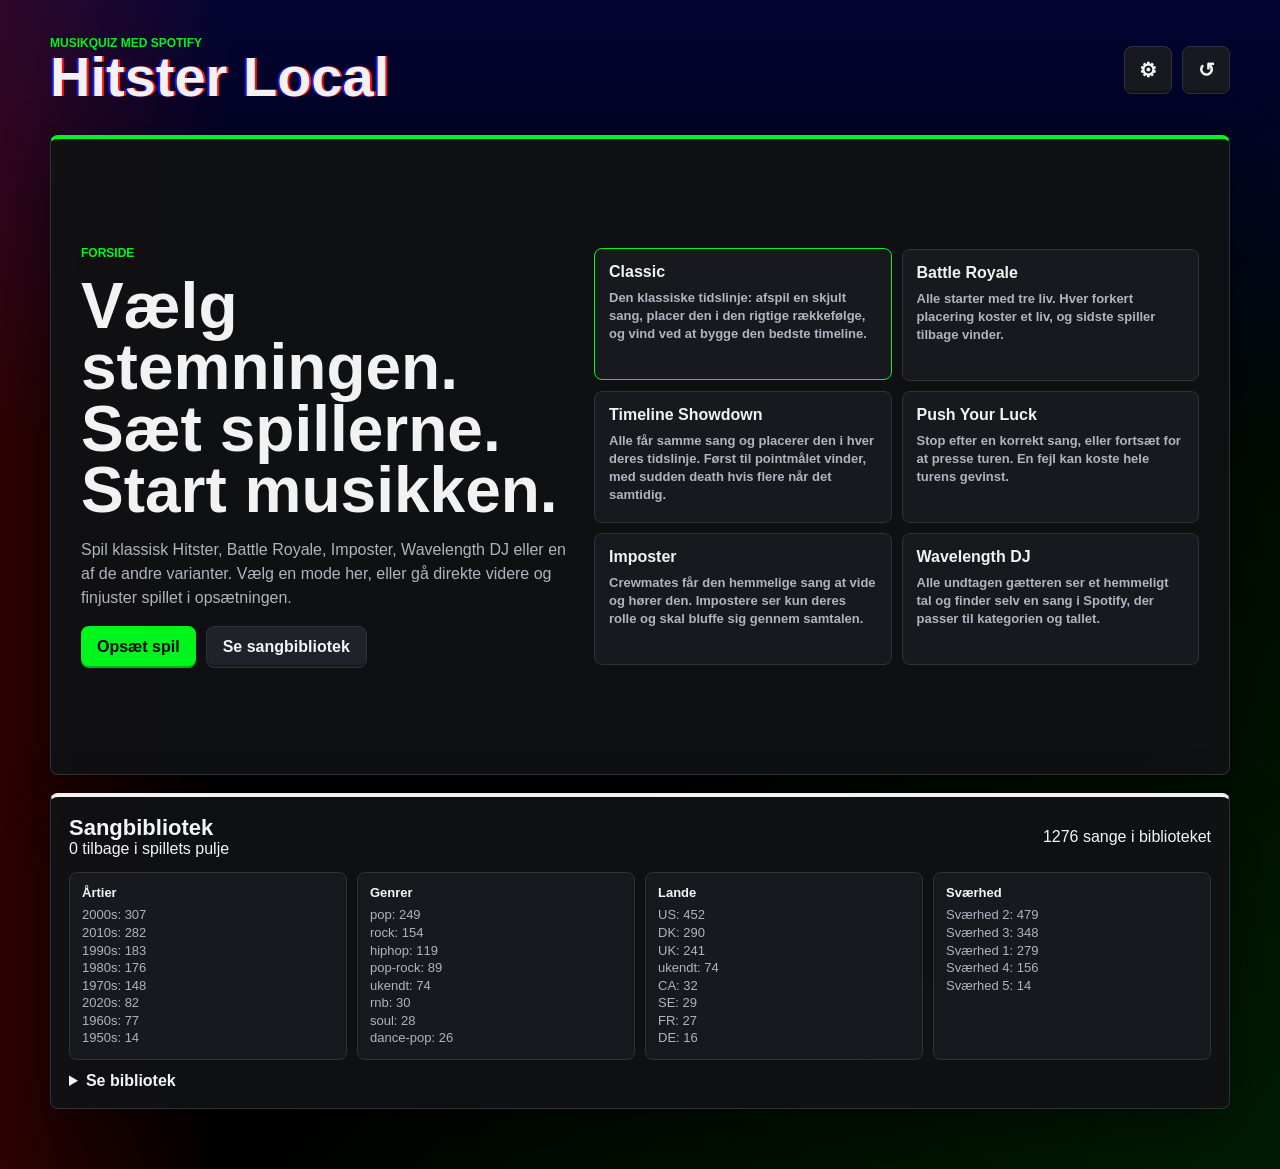
==== commit a29159a9: "Separate game modes and song pools" ====
--- a/spotify-connect-test/index.html
+++ b/spotify-connect-test/index.html
@@ -4,7 +4,7 @@
     <meta charset="utf-8" />
     <meta name="viewport" content="width=device-width, initial-scale=1" />
     <title>Hitster Local</title>
-    <link rel="stylesheet" href="styles.css?v=layout-3" />
+    <link rel="stylesheet" href="styles.css?v=pools-1" />
   </head>
   <body>
     <div class="app-shell">
@@ -81,15 +81,23 @@
               <select id="game-mode">
                 <option value="classic">Classic</option>
                 <option value="generations">Battle of the Generations</option>
-                <option value="guilty">Guilty Pleasures</option>
-                <option value="movies">Movies & TV Soundtracks</option>
-                <option value="donDomingo">Don Domingo mode</option>
                 <option value="wavelength">Wavelength DJ</option>
                 <option value="battleRoyale">Battle Royale</option>
                 <option value="sharedTimeline">Timeline Showdown</option>
                 <option value="pushLuck">Push Your Luck</option>
                 <option value="imposter">Imposter</option>
                 <option value="puzzleRush">Puzzle Rush</option>
+              </select>
+            </label>
+
+            <label id="song-pool-field">
+              <span>Sangpulje</span>
+              <select id="song-pool">
+                <option value="main">Hitster-biblioteket</option>
+                <option value="guilty">Guilty Pleasures</option>
+                <option value="movies">Movies & TV Soundtracks</option>
+                <option value="donDomingo">Don Domingo mode</option>
+                <option value="imposterHits">Imposter-hits</option>
               </select>
             </label>
 
@@ -126,10 +134,17 @@
           <div class="player-name-grid" id="player-name-grid"></div>
 
           <div class="mode-panel" id="mode-panel">
-            <div>
+            <div class="mode-summary-grid">
+              <div>
               <p class="eyebrow" id="mode-eyebrow">Gamemode</p>
               <h2 id="mode-title">Classic</h2>
               <p id="mode-description">Den almindelige Hitster-pulje fra biblioteket.</p>
+              </div>
+              <div id="pool-summary">
+                <p class="eyebrow">Sangpulje</p>
+                <h2 id="pool-title">Hitster-biblioteket</h2>
+                <p id="pool-description">Den faste lokale sangpulje.</p>
+              </div>
             </div>
             <div class="generation-grid" id="generation-grid"></div>
           </div>
--- a/spotify-connect-test/styles.css
+++ b/spotify-connect-test/styles.css
@@ -450,8 +450,13 @@
   opacity: 0.48;
 }
 
+.setup-grid label.disabled {
+  opacity: 0.52;
+}
+
 .checkbox-label.disabled,
-.checkbox-label.disabled input {
+.checkbox-label.disabled input,
+.setup-grid label.disabled select {
   cursor: not-allowed;
 }
 
@@ -474,6 +479,20 @@
 
 .mode-panel.active {
   display: grid;
+}
+
+.mode-summary-grid {
+  display: grid;
+  grid-template-columns: repeat(2, minmax(0, 1fr));
+  gap: 12px;
+}
+
+.mode-summary-grid > div {
+  min-width: 0;
+}
+
+.mode-summary-grid > div.disabled {
+  opacity: 0.62;
 }
 
 .mode-panel h2 {
@@ -1680,6 +1699,7 @@
   }
 
   .setup-grid,
+  .mode-summary-grid,
   .advanced-player-row,
   .gamemaster-row,
   .filter-columns,
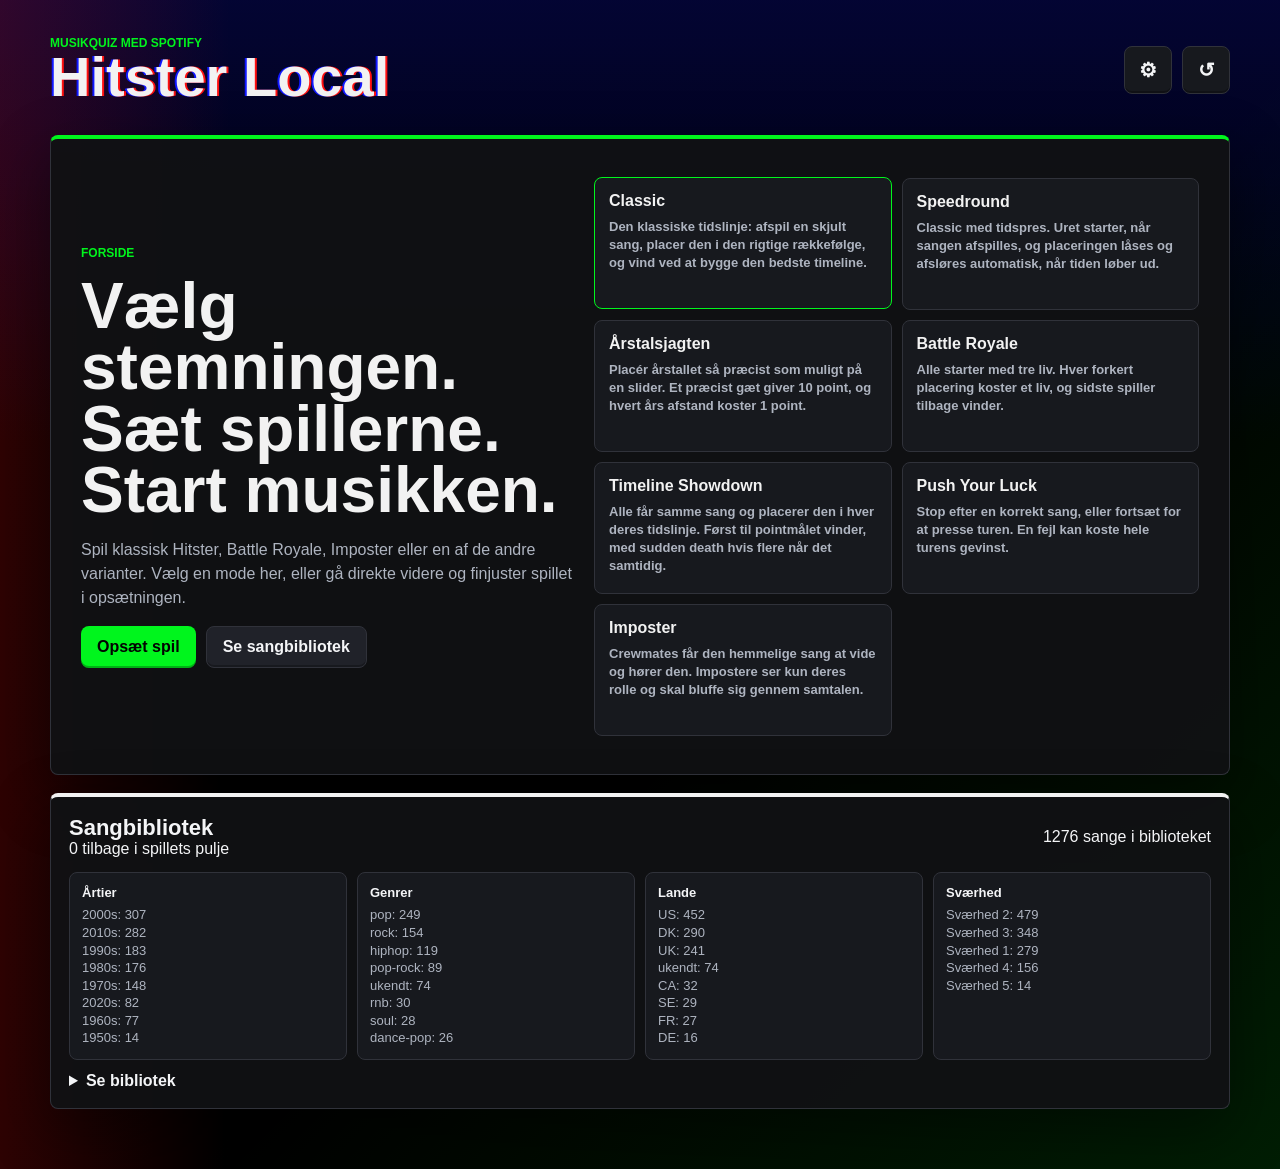
==== commit b4eb2ca8: "Add timed and precision game modes" ====
--- a/spotify-connect-test/index.html
+++ b/spotify-connect-test/index.html
@@ -4,7 +4,7 @@
     <meta charset="utf-8" />
     <meta name="viewport" content="width=device-width, initial-scale=1" />
     <title>Hitster Local</title>
-    <link rel="stylesheet" href="styles.css?v=pools-1" />
+    <link rel="stylesheet" href="styles.css?v=hide-wavelength-1" />
   </head>
   <body>
     <div class="app-shell">
@@ -25,7 +25,7 @@
             <p class="eyebrow">Forside</p>
             <h2>Vælg stemningen. Sæt spillerne. Start musikken.</h2>
             <p>
-              Spil klassisk Hitster, Battle Royale, Imposter, Wavelength DJ eller en af de andre varianter.
+              Spil klassisk Hitster, Battle Royale, Imposter eller en af de andre varianter.
               Vælg en mode her, eller gå direkte videre og finjuster spillet i opsætningen.
             </p>
             <div class="welcome-actions">
@@ -81,12 +81,13 @@
               <select id="game-mode">
                 <option value="classic">Classic</option>
                 <option value="generations">Battle of the Generations</option>
-                <option value="wavelength">Wavelength DJ</option>
                 <option value="battleRoyale">Battle Royale</option>
                 <option value="sharedTimeline">Timeline Showdown</option>
                 <option value="pushLuck">Push Your Luck</option>
                 <option value="imposter">Imposter</option>
                 <option value="puzzleRush">Puzzle Rush</option>
+                <option value="speedRound">Speedround</option>
+                <option value="exactYear">Årstalsjagten</option>
               </select>
             </label>
 
@@ -95,7 +96,8 @@
               <select id="song-pool">
                 <option value="main">Hitster-biblioteket</option>
                 <option value="guilty">Guilty Pleasures</option>
-                <option value="movies">Movies & TV Soundtracks</option>
+                <option value="movies">Iconic Movie Songs</option>
+                <option value="moviesHardcore">Hardcore Scores & Soundtracks</option>
                 <option value="donDomingo">Don Domingo mode</option>
                 <option value="imposterHits">Imposter-hits</option>
               </select>
@@ -166,6 +168,14 @@
                   <small>Kan åbnes under spillet</small>
                 </span>
               </label>
+
+              <label class="toggle-row">
+                <input id="random-start-enabled" type="checkbox" />
+                <span>
+                  <strong>Tilfældig startspiller</strong>
+                  <small>Trækker lod om hvem der får første tur</small>
+                </span>
+              </label>
             </div>
 
             <div class="button-row setup-buttons">
@@ -272,6 +282,7 @@
             </div>
 
             <div class="wavelength-panel" id="wavelength-panel"></div>
+            <div class="mode-runtime-panel" id="mode-runtime-panel"></div>
           </div>
 
           <div class="players-grid" id="players-grid"></div>
@@ -312,6 +323,7 @@
     <script src="song-library.js"></script>
     <script src="don-domingo-library.js"></script>
     <script src="imposter-library.js"></script>
-    <script src="app.js"></script>
+    <script src="movie-song-library.js"></script>
+    <script src="app.js?v=hide-wavelength-1"></script>
   </body>
 </html>
--- a/spotify-connect-test/styles.css
+++ b/spotify-connect-test/styles.css
@@ -548,11 +548,17 @@
 
 .shared-timeline-settings,
 .push-luck-settings,
+.speed-round-settings,
+.exact-year-settings,
 .imposter-settings {
   display: grid;
   grid-template-columns: minmax(220px, 1fr) minmax(140px, 180px);
   gap: 12px;
   align-items: end;
+}
+
+.shared-order-toggle {
+  grid-column: 1 / -1;
 }
 
 .wavelength-settings {
@@ -1120,6 +1126,139 @@
 
 .wavelength-panel.active {
   display: grid;
+}
+
+.mode-runtime-panel {
+  display: none;
+  width: 100%;
+}
+
+.mode-runtime-panel.active {
+  display: block;
+}
+
+.speed-clock,
+.exact-year-control {
+  padding: 14px;
+  border: 1px solid var(--line);
+  border-radius: 8px;
+  background: var(--surface-2);
+}
+
+.speed-clock {
+  display: grid;
+  grid-template-columns: minmax(150px, 220px) 1fr;
+  gap: 18px;
+  align-items: center;
+}
+
+.speed-clock > div,
+.exact-year-heading > div {
+  display: grid;
+  gap: 3px;
+}
+
+.speed-clock span,
+.exact-year-heading span,
+.exact-year-heading small,
+.exact-year-scale,
+.empty-history {
+  color: var(--muted);
+  font-size: 12px;
+}
+
+.speed-clock strong {
+  color: var(--white);
+  font-size: 24px;
+}
+
+.speed-clock strong b {
+  color: var(--green);
+  font-size: 34px;
+}
+
+.speed-clock progress {
+  width: 100%;
+  height: 14px;
+  accent-color: var(--green);
+}
+
+.speed-clock.urgent {
+  border-color: rgba(255, 17, 17, 0.66);
+}
+
+.speed-clock.urgent strong b {
+  color: var(--red);
+}
+
+.speed-clock.urgent progress {
+  accent-color: var(--red);
+}
+
+.exact-year-control {
+  display: grid;
+  gap: 12px;
+}
+
+.exact-year-heading,
+.exact-year-scale {
+  display: flex;
+  justify-content: space-between;
+  align-items: flex-end;
+  gap: 12px;
+}
+
+.exact-year-heading output {
+  color: var(--green);
+  font-size: 38px;
+  line-height: 1;
+  font-weight: 900;
+}
+
+.exact-year-control input[type="range"] {
+  width: 100%;
+  accent-color: var(--green);
+}
+
+.exact-year-control.revealed {
+  border-color: rgba(0, 245, 29, 0.45);
+}
+
+.exact-year-player {
+  min-height: 260px;
+}
+
+.exact-year-history {
+  display: grid;
+  gap: 8px;
+  margin-top: 16px;
+  max-height: 430px;
+  overflow: auto;
+}
+
+.exact-year-history-row {
+  display: grid;
+  grid-template-columns: minmax(120px, 1fr) auto;
+  gap: 12px;
+  align-items: center;
+  padding: 10px 12px;
+  border: 1px solid var(--line);
+  border-radius: 8px;
+  background: var(--surface-2);
+}
+
+.exact-year-history-row > div {
+  display: grid;
+  gap: 3px;
+}
+
+.exact-year-history-row span {
+  color: var(--muted);
+  font-size: 12px;
+}
+
+.exact-year-result {
+  text-align: right;
 }
 
 .wavelength-top {
@@ -1704,9 +1843,15 @@
   .gamemaster-row,
   .filter-columns,
   .wavelength-settings,
+  .shared-timeline-settings,
+  .push-luck-settings,
+  .speed-round-settings,
+  .exact-year-settings,
   .imposter-settings,
   .wavelength-top,
   .wavelength-slider-row,
+  .speed-clock,
+  .exact-year-history-row,
   .imposter-name-grid,
   .players-grid,
   .library-tools,
@@ -1714,6 +1859,10 @@
     grid-template-columns: 1fr;
   }
 
+  .exact-year-result {
+    text-align: left;
+  }
+
   .top-actions {
     width: 100%;
   }
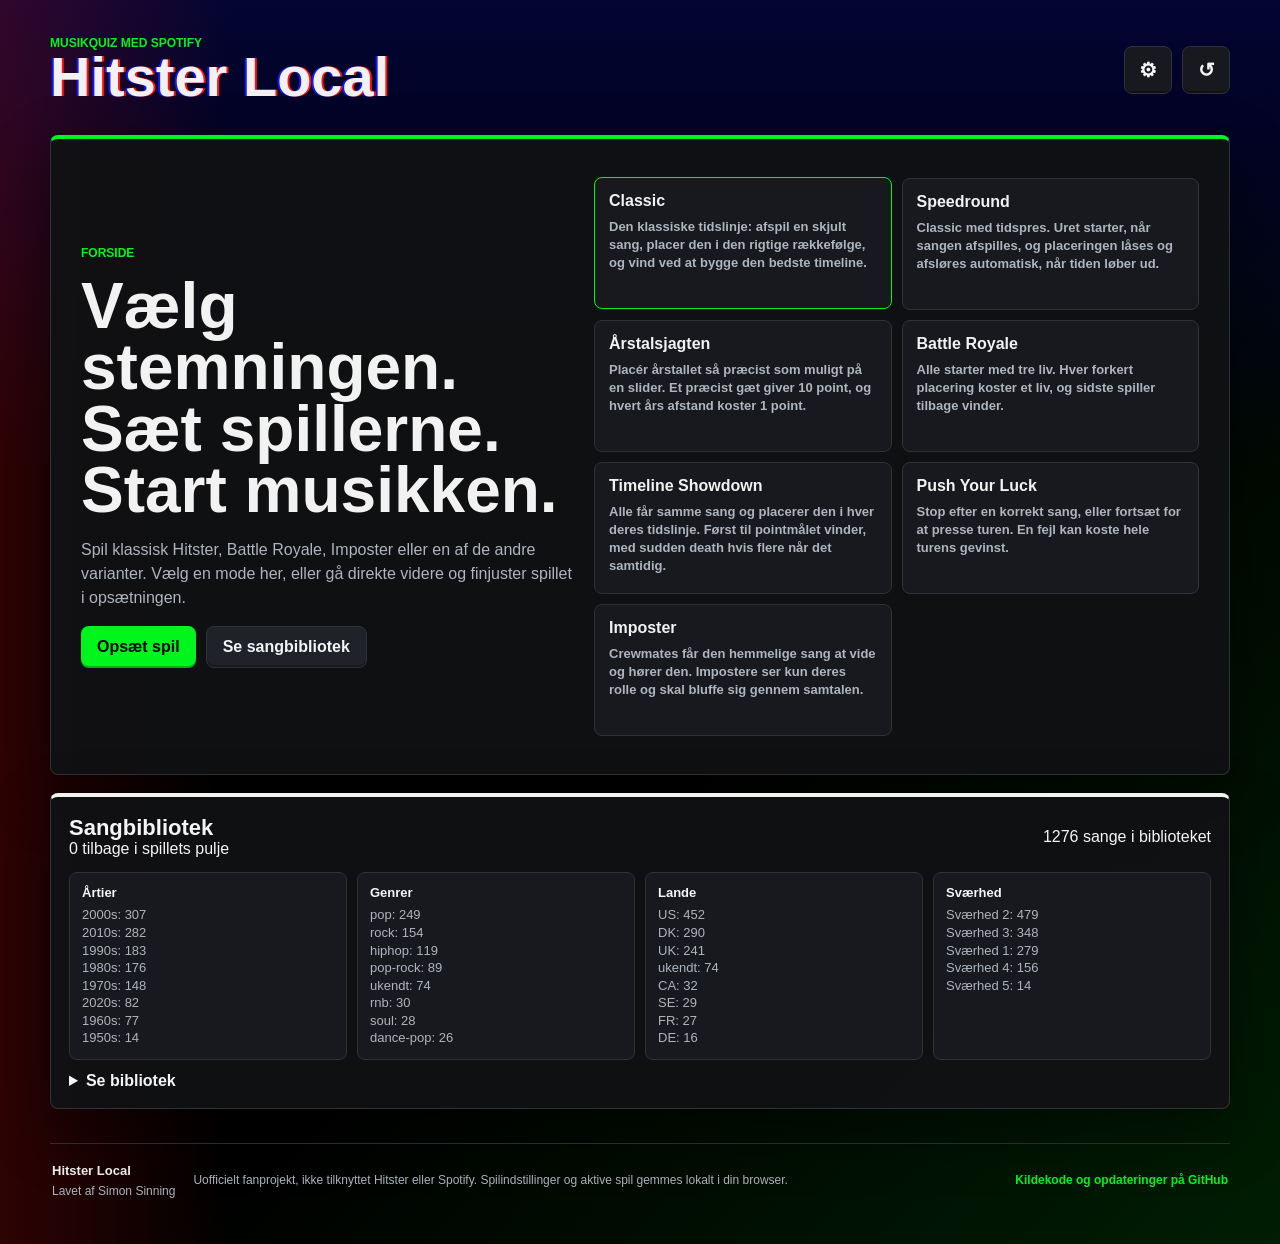
==== commit d4fca22d: "Add project information footer" ====
--- a/spotify-connect-test/index.html
+++ b/spotify-connect-test/index.html
@@ -4,7 +4,7 @@
     <meta charset="utf-8" />
     <meta name="viewport" content="width=device-width, initial-scale=1" />
     <title>Hitster Local</title>
-    <link rel="stylesheet" href="styles.css?v=hide-wavelength-1" />
+    <link rel="stylesheet" href="styles.css?v=footer-1" />
   </head>
   <body>
     <div class="app-shell">
@@ -316,6 +316,18 @@
           </details>
         </section>
       </main>
+
+      <footer class="site-footer">
+        <div>
+          <strong>Hitster Local</strong>
+          <span>Lavet af Simon Sinning</span>
+        </div>
+        <p>
+          Uofficielt fanprojekt, ikke tilknyttet Hitster eller Spotify.
+          Spilindstillinger og aktive spil gemmes lokalt i din browser.
+        </p>
+        <a href="https://github.com/simonsinning/hitster-local" target="_blank" rel="noopener noreferrer">Kildekode og opdateringer på GitHub</a>
+      </footer>
     </div>
 
     <div class="toast" id="toast" role="status" aria-live="polite"></div>
--- a/spotify-connect-test/styles.css
+++ b/spotify-connect-test/styles.css
@@ -1795,6 +1795,43 @@
 .library-row small {
   color: var(--muted);
   font-size: 12px;
+}
+
+.site-footer {
+  display: grid;
+  grid-template-columns: auto minmax(260px, 1fr) auto;
+  gap: 18px;
+  align-items: center;
+  margin-top: 34px;
+  padding: 18px 2px 0;
+  border-top: 1px solid var(--line);
+  color: var(--muted);
+  font-size: 12px;
+  line-height: 1.45;
+}
+
+.site-footer > div {
+  display: grid;
+  gap: 2px;
+}
+
+.site-footer strong {
+  color: var(--white);
+  font-size: 13px;
+}
+
+.site-footer p {
+  margin: 0;
+}
+
+.site-footer a {
+  color: var(--green);
+  font-weight: 800;
+  text-decoration: none;
+}
+
+.site-footer a:hover {
+  text-decoration: underline;
 }
 
 .toast {
@@ -1859,6 +1896,11 @@
     grid-template-columns: 1fr;
   }
 
+  .site-footer {
+    grid-template-columns: 1fr;
+    gap: 10px;
+  }
+
   .exact-year-result {
     text-align: left;
   }
